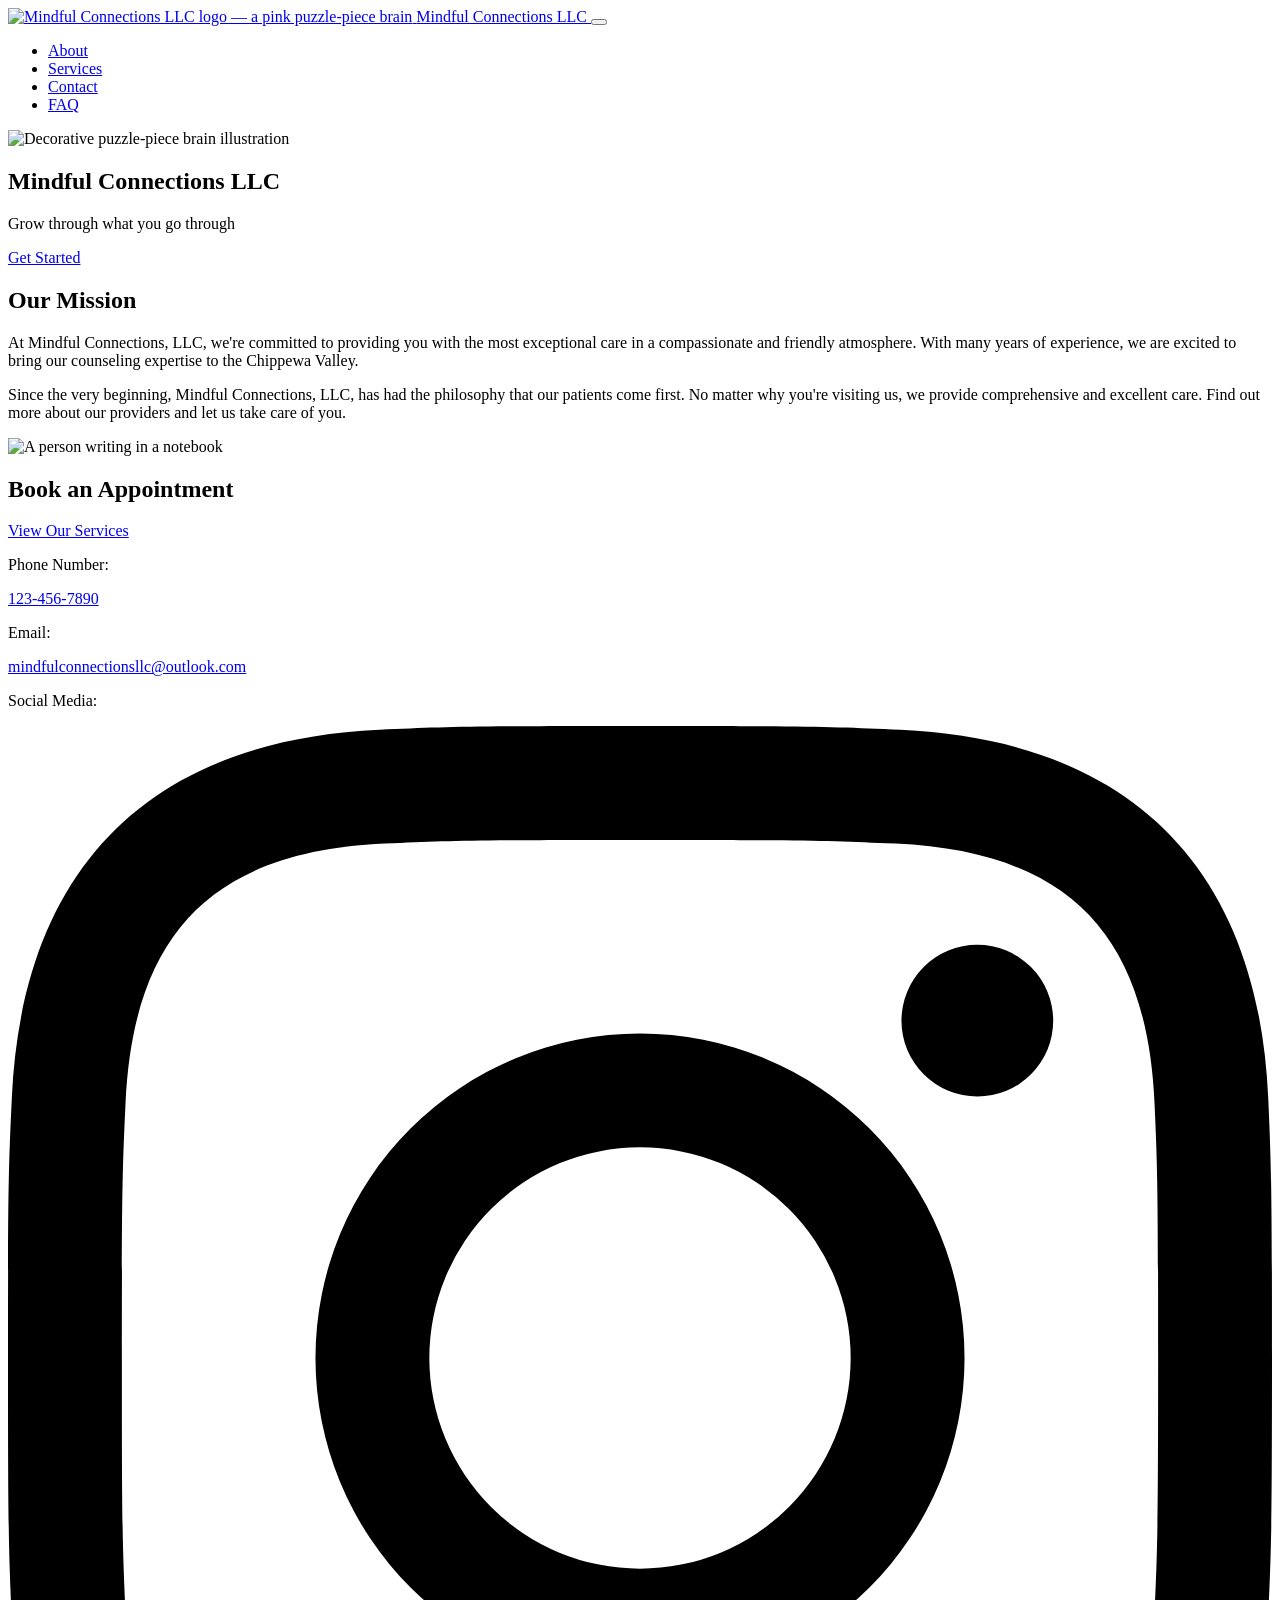
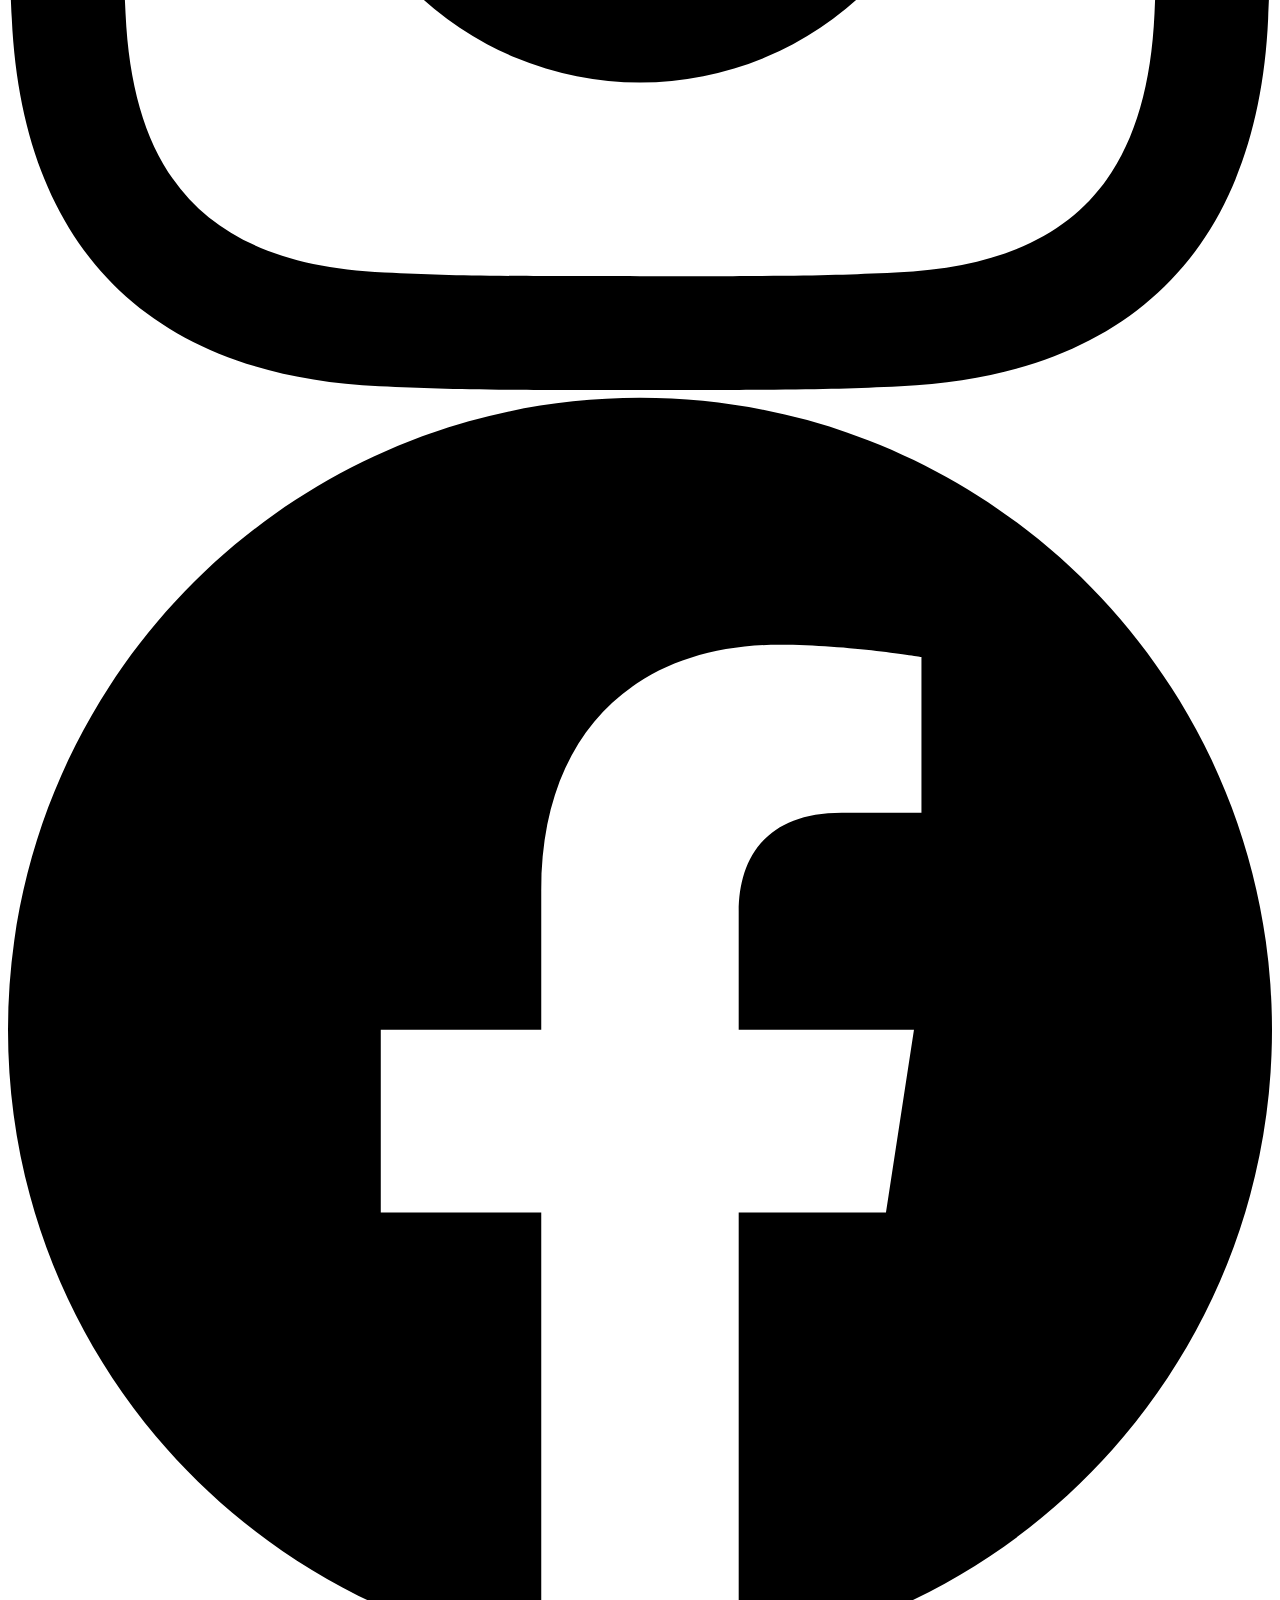
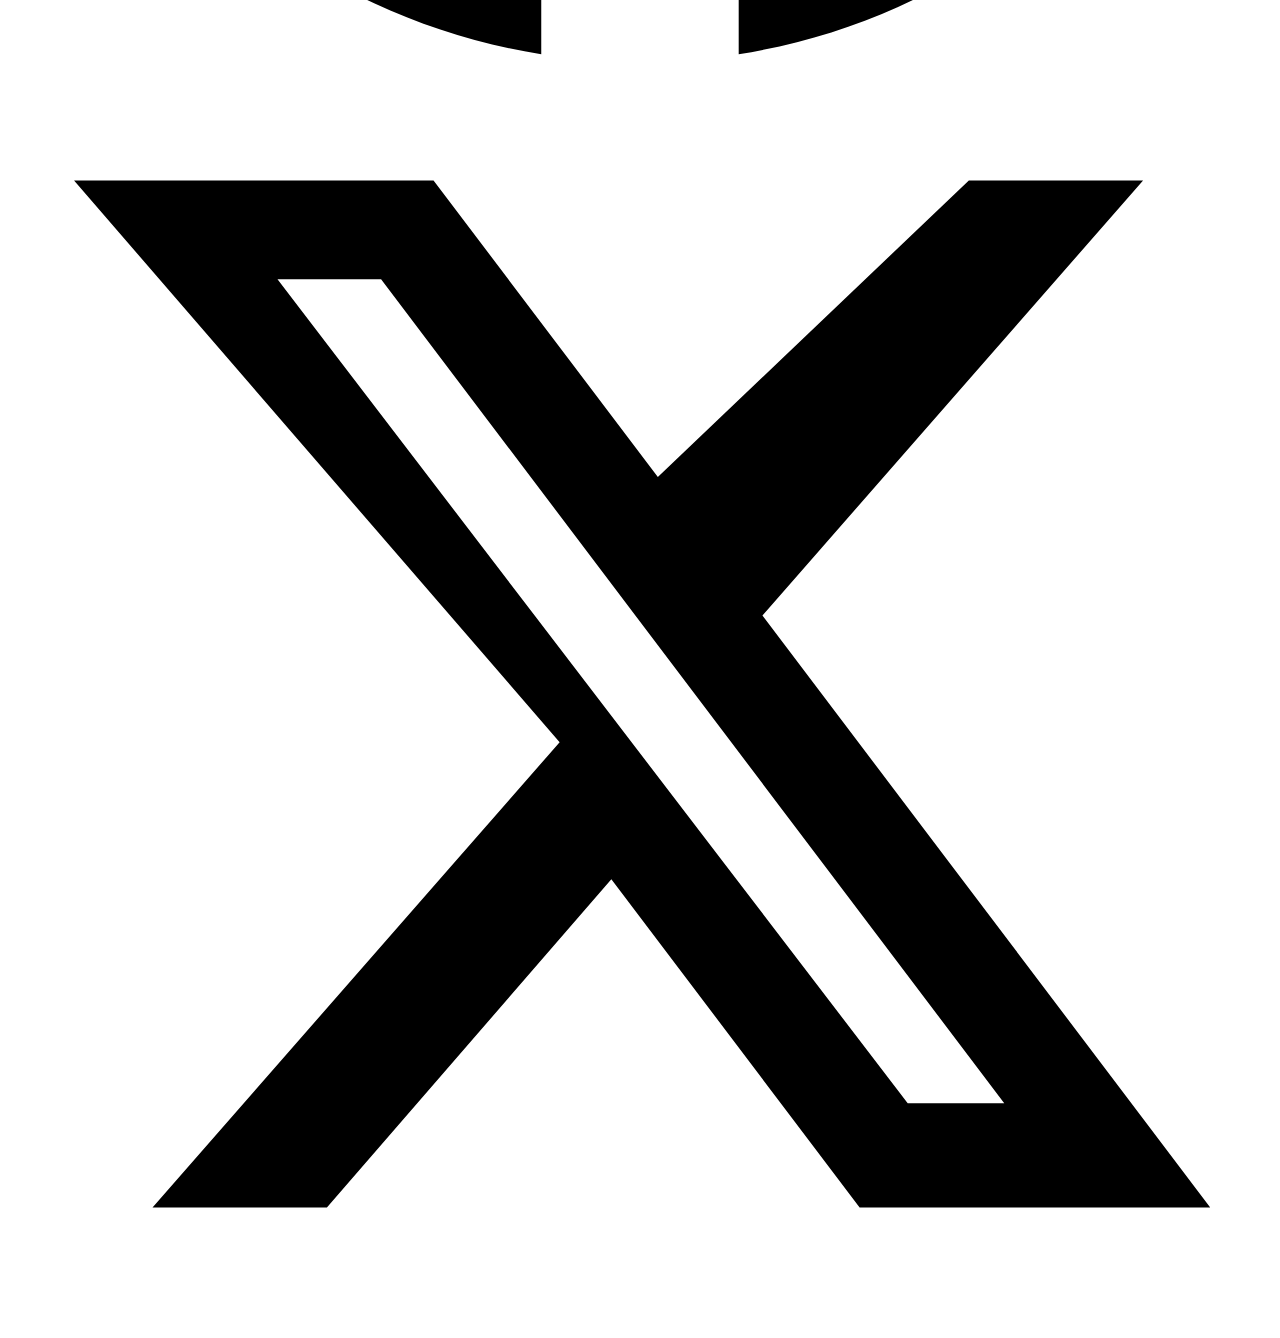
==== Mindful Connections/index.html @ 7a4e7d4d "Mindful Connections" ====
<!DOCTYPE html>
<html lang="en">
<head>
  <meta charset="UTF-8" />
  <meta name="viewport" content="width=device-width, initial-scale=1.0" />
  <title>Mindful Connections LLC</title>
  <link rel="icon" type="image/svg+xml" href="favicon.svg" />
  <link rel="stylesheet" href="css/styles.css" />
</head>
<body>

  <header>
    <div class="nav-inner">
      <a href="index.html" class="nav-logo">
        <img src="images/logo.svg" alt="Mindful Connections LLC logo — a pink puzzle-piece brain" />
        <span>Mindful Connections LLC</span>
      </a>
      <button class="hamburger" aria-label="Toggle navigation" aria-expanded="false">
        <span></span><span></span><span></span>
      </button>
      <nav>
        <ul>
          <li><a href="about.html">About</a></li>
          <li><a href="services.html">Services</a></li>
          <li><a href="contact.html">Contact</a></li>
          <li><a href="faq.html">FAQ</a></li>
        </ul>
      </nav>
    </div>
  </header>

  <main>
    <section class="hero">
      <img class="hero-brain" src="images/logo.svg" alt="Decorative puzzle-piece brain illustration" />
      <h1>Mindful Connections LLC</h1>
      <p class="tagline">Grow through what you go through</p>
      <a href="services.html" class="btn btn-blush">Get Started</a>
    </section>

    <section class="mission">
      <div class="mission-text">
        <h2>Our Mission</h2>
        <p>At Mindful Connections, LLC, we're committed to providing you with the most exceptional care in a compassionate and friendly atmosphere. With many years of experience, we are excited to bring our counseling expertise to the Chippewa Valley.</p>
        <p>Since the very beginning, Mindful Connections, LLC, has had the philosophy that our patients come first. No matter why you're visiting us, we provide comprehensive and excellent care. Find out more about our providers and let us take care of you.</p>
      </div>
      <div class="mission-image">
        <img src="images/mission.jpg" alt="A person writing in a notebook" />
      </div>
    </section>

    <section class="book-section">
      <h2>Book an Appointment</h2>
      <a href="services.html" class="btn btn-blush">View Our Services</a>
    </section>
  </main>

  <footer>
    <div class="footer-inner">
      <div class="footer-section">
        <p>Phone Number:</p>
        <a href="tel:+11234567890">123-456-7890</a>
      </div>
      <div class="footer-section">
        <p>Email:</p>
        <a href="mailto:mindfulconnectionsllc@outlook.com">mindfulconnectionsllc@outlook.com</a>
      </div>
      <div class="footer-section">
        <p>Social Media:</p>
        <div class="social-icons">
          <a href="https://www.instagram.com" target="_blank" rel="noopener noreferrer" aria-label="Instagram">
            <svg viewBox="0 0 24 24" xmlns="http://www.w3.org/2000/svg" aria-hidden="true"><path d="M12 2.163c3.204 0 3.584.012 4.85.07 3.252.148 4.771 1.691 4.919 4.919.058 1.265.069 1.645.069 4.849 0 3.205-.012 3.584-.069 4.849-.149 3.225-1.664 4.771-4.919 4.919-1.266.058-1.644.07-4.85.07-3.204 0-3.584-.012-4.849-.07-3.26-.149-4.771-1.699-4.919-4.92-.058-1.265-.07-1.644-.07-4.849 0-3.204.013-3.583.07-4.849.149-3.227 1.664-4.771 4.919-4.919 1.266-.057 1.645-.069 4.849-.069zM12 0C8.741 0 8.333.014 7.053.072 2.695.272.273 2.69.073 7.052.014 8.333 0 8.741 0 12c0 3.259.014 3.668.072 4.948.2 4.358 2.618 6.78 6.98 6.98C8.333 23.986 8.741 24 12 24c3.259 0 3.668-.014 4.948-.072 4.354-.2 6.782-2.618 6.979-6.98.059-1.28.073-1.689.073-4.948 0-3.259-.014-3.667-.072-4.947-.196-4.354-2.617-6.78-6.979-6.98C15.668.014 15.259 0 12 0zm0 5.838a6.162 6.162 0 100 12.324 6.162 6.162 0 000-12.324zM12 16a4 4 0 110-8 4 4 0 010 8zm6.406-11.845a1.44 1.44 0 100 2.881 1.44 1.44 0 000-2.881z"/></svg>
          </a>
          <a href="https://www.facebook.com" target="_blank" rel="noopener noreferrer" aria-label="Facebook">
            <svg viewBox="0 0 24 24" xmlns="http://www.w3.org/2000/svg" aria-hidden="true"><path d="M24 12.073c0-6.627-5.373-12-12-12s-12 5.373-12 12c0 5.99 4.388 10.954 10.125 11.854v-8.385H7.078v-3.47h3.047V9.43c0-3.007 1.792-4.669 4.533-4.669 1.312 0 2.686.235 2.686.235v2.953H15.83c-1.491 0-1.956.925-1.956 1.874v2.25h3.328l-.532 3.47h-2.796v8.385C19.612 23.027 24 18.062 24 12.073z"/></svg>
          </a>
          <a href="https://www.x.com" target="_blank" rel="noopener noreferrer" aria-label="X (Twitter)">
            <svg viewBox="0 0 24 24" xmlns="http://www.w3.org/2000/svg" aria-hidden="true"><path d="M18.244 2.25h3.308l-7.227 8.26 8.502 11.24H16.17l-4.714-6.231-5.401 6.231H2.744l7.73-8.835L1.254 2.25H8.08l4.259 5.63 5.905-5.63zm-1.161 17.52h1.833L7.084 4.126H5.117z"/></svg>
          </a>
        </div>
      </div>
    </div>
  </footer>

  <script>
    const hamburger = document.querySelector('.hamburger');
    const navList = document.querySelector('nav ul');
    hamburger.addEventListener('click', () => {
      const isOpen = navList.classList.toggle('open');
      hamburger.classList.toggle('open', isOpen);
      hamburger.setAttribute('aria-expanded', isOpen);
    });
  </script>

</body>
</html>
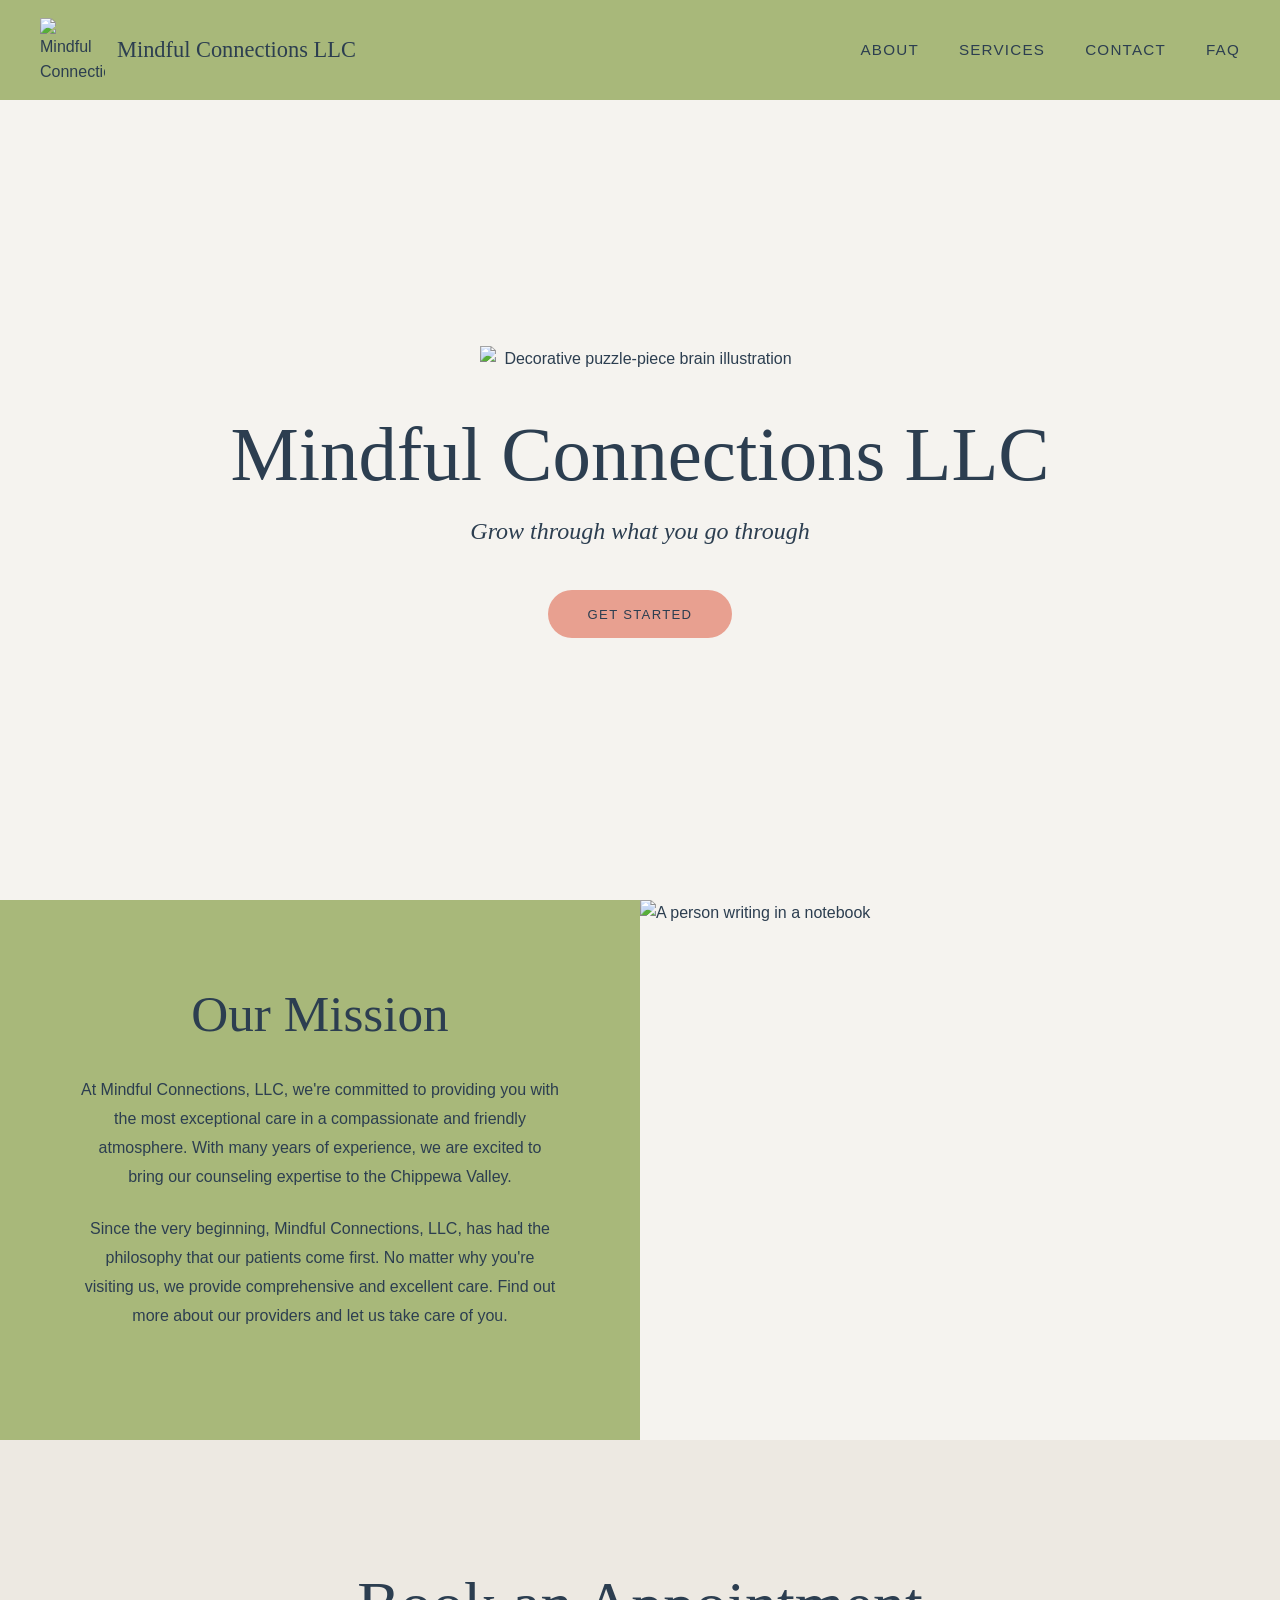
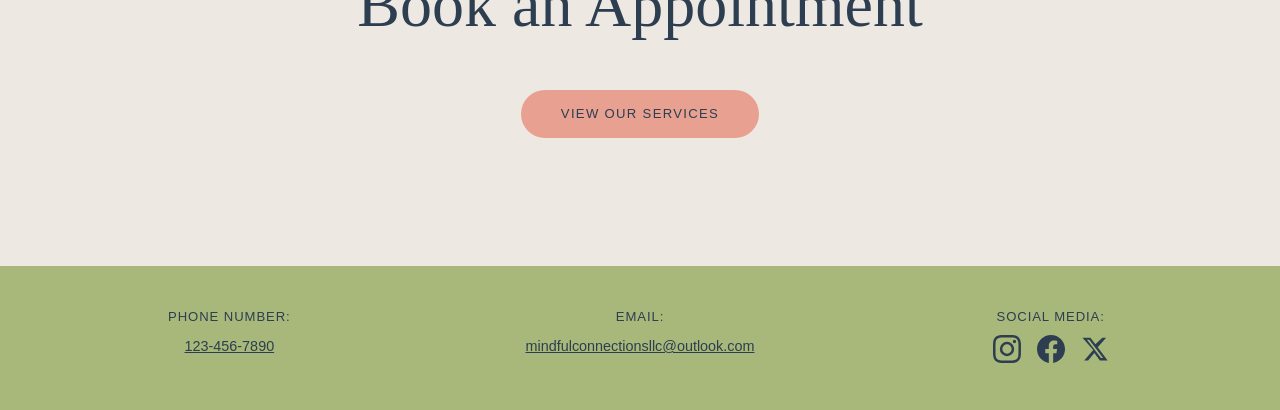
==== commit 286b13c1: "IP" ====
--- a/Mindful Connections/index.html
+++ b/Mindful Connections/index.html
@@ -5,7 +5,7 @@
   <meta name="viewport" content="width=device-width, initial-scale=1.0" />
   <title>Mindful Connections LLC</title>
   <link rel="icon" type="image/svg+xml" href="favicon.svg" />
-  <link rel="stylesheet" href="css/styles.css" />
+  <link rel="stylesheet" href="styles.css" />
 </head>
 <body>
 
--- a/Mindful Connections/styles.css
+++ b/Mindful Connections/styles.css
@@ -0,0 +1,749 @@
+/* =============================================
+   Mindful Connections LLC — Main Stylesheet
+   ============================================= */
+
+/* --- Google Fonts Import --- */
+@import url('https://fonts.googleapis.com/css2?family=Cormorant+Garamond:ital,wght@0,300;0,400;0,600;1,300;1,400&family=Jost:wght@300;400;500&display=swap');
+
+/* --- CSS Custom Properties --- */
+:root {
+  --color-sage: #a8b87a;
+  --color-sage-dark: #8fa063;
+  --color-blush: #e8a090;
+  --color-blush-light: #f0bdb0;
+  --color-blush-card: #f0bdb0;
+  --color-cream: #ede9e2;
+  --color-offwhite: #f5f3ef;
+  --color-navy: #2c3e50;
+  --color-footer-bg: #a8b87a;
+  --color-footer-text: #2c3e50;
+
+  --font-display: 'Cormorant Garamond', Georgia, serif;
+  --font-body: 'Jost', sans-serif;
+
+  --nav-height: 100px;
+  --max-width: 1200px;
+  --border-radius-card: 24px;
+  --border-radius-btn: 50px;
+}
+
+/* --- Reset & Base --- */
+*, *::before, *::after {
+  box-sizing: border-box;
+  margin: 0;
+  padding: 0;
+}
+
+html {
+  scroll-behavior: smooth;
+}
+
+body {
+  font-family: var(--font-body);
+  color: var(--color-navy);
+  background-color: var(--color-offwhite);
+  line-height: 1.6;
+  font-weight: 300;
+}
+
+img {
+  max-width: 100%;
+  height: auto;
+  display: block;
+}
+
+a {
+  color: inherit;
+  text-decoration: none;
+}
+
+/* --- Typography --- */
+h1, h2, h3, h4 {
+  font-family: var(--font-display);
+  font-weight: 400;
+  line-height: 1.15;
+}
+
+/* --- Navigation --- */
+header {
+  background-color: var(--color-sage);
+  height: var(--nav-height);
+  display: flex;
+  align-items: center;
+  padding: 0 2.5rem;
+  position: sticky;
+  top: 0;
+  z-index: 100;
+  width: 100%;
+}
+
+.nav-inner {
+  width: 100%;
+  max-width: var(--max-width);
+  margin: 0 auto;
+  display: flex;
+  align-items: center;
+  justify-content: space-between;
+}
+
+.nav-logo {
+  display: flex;
+  align-items: center;
+  gap: 0.75rem;
+  text-decoration: none;
+}
+
+.nav-logo img {
+  width: 65px;
+  height: 65px;
+  object-fit: contain;
+}
+
+.nav-logo span {
+  font-family: var(--font-display);
+  font-size: 1.4rem;
+  color: var(--color-navy);
+  font-weight: 400;
+}
+
+nav ul {
+  list-style: none;
+  display: flex;
+  gap: 2.5rem;
+  align-items: center;
+}
+
+nav ul li a {
+  font-family: var(--font-body);
+  font-weight: 400;
+  font-size: 0.95rem;
+  letter-spacing: 0.08em;
+  text-transform: uppercase;
+  color: var(--color-navy);
+  transition: opacity 0.2s ease;
+}
+
+nav ul li a:hover,
+nav ul li a.active {
+  opacity: 0.65;
+}
+
+/* --- Hamburger (mobile) --- */
+.hamburger {
+  display: none;
+  flex-direction: column;
+  gap: 5px;
+  cursor: pointer;
+  background: none;
+  border: none;
+  padding: 4px;
+}
+
+.hamburger span {
+  display: block;
+  width: 26px;
+  height: 2px;
+  background: var(--color-navy);
+  transition: transform 0.3s ease, opacity 0.3s ease;
+}
+
+.hamburger.open span:nth-child(1) {
+  transform: translateY(7px) rotate(45deg);
+}
+
+.hamburger.open span:nth-child(2) {
+  opacity: 0;
+}
+
+.hamburger.open span:nth-child(3) {
+  transform: translateY(-7px) rotate(-45deg);
+}
+
+/* --- Buttons --- */
+.btn {
+  display: inline-block;
+  padding: 0.85rem 2.5rem;
+  border-radius: var(--border-radius-btn);
+  font-family: var(--font-body);
+  font-weight: 400;
+  font-size: 0.82rem;
+  letter-spacing: 0.1em;
+  text-transform: uppercase;
+  cursor: pointer;
+  transition: background-color 0.25s ease, transform 0.15s ease;
+  border: none;
+}
+
+.btn:hover {
+  transform: translateY(-2px);
+}
+
+.btn-blush {
+  background-color: var(--color-blush);
+  color: var(--color-navy);
+}
+
+.btn-blush:hover {
+  background-color: var(--color-blush-light);
+}
+
+.btn-blush-outline {
+  background-color: var(--color-blush-light);
+  color: var(--color-navy);
+}
+
+.btn-blush-outline:hover {
+  background-color: var(--color-blush);
+}
+
+/* --- Footer --- */
+footer {
+  background-color: var(--color-footer-bg);
+  color: var(--color-footer-text);
+  padding: 2.5rem;
+}
+
+.footer-inner {
+  max-width: var(--max-width);
+  margin: 0 auto;
+  display: grid;
+  grid-template-columns: 1fr 1fr 1fr;
+  gap: 2rem;
+  align-items: start;
+}
+
+.footer-section {
+  text-align: center;
+}
+
+.footer-section p {
+  font-family: var(--font-body);
+  font-size: 0.82rem;
+  font-weight: 400;
+  letter-spacing: 0.07em;
+  text-transform: uppercase;
+  margin-bottom: 0.4rem;
+}
+
+.footer-section a {
+  font-size: 0.9rem;
+  text-decoration: underline;
+  color: var(--color-navy);
+  word-break: break-all;
+}
+
+.footer-section a:hover {
+  opacity: 0.75;
+}
+
+.social-icons {
+  display: flex;
+  gap: 1rem;
+  justify-content: center;
+  margin-top: 0.5rem;
+}
+
+.social-icons a {
+  text-decoration: none;
+  color: var(--color-navy);
+  transition: opacity 0.2s;
+}
+
+.social-icons a:hover {
+  opacity: 0.65;
+}
+
+.social-icons svg {
+  width: 28px;
+  height: 28px;
+  fill: var(--color-navy);
+}
+
+/* =============================================
+   PAGE: HOME
+   ============================================= */
+
+.hero {
+  background-color: var(--color-offwhite);
+  display: flex;
+  flex-direction: column;
+  align-items: center;
+  justify-content: center;
+  text-align: center;
+  padding: 4rem 2rem 5rem;
+  min-height: calc(100vh - var(--nav-height));
+}
+
+.hero-brain {
+  width: min(320px, 60vw);
+  margin-bottom: 2.5rem;
+}
+
+.hero h1 {
+  font-size: clamp(2.8rem, 6vw, 5rem);
+  margin-bottom: 0.75rem;
+  color: var(--color-navy);
+}
+
+.hero p.tagline {
+  font-family: var(--font-display);
+  font-style: italic;
+  font-size: clamp(1.1rem, 2.5vw, 1.5rem);
+  color: var(--color-navy);
+  margin-bottom: 2.5rem;
+}
+
+.mission {
+  display: grid;
+  grid-template-columns: 1fr 1fr;
+  min-height: 60vh;
+}
+
+.mission-text {
+  background-color: var(--color-sage);
+  padding: 5rem 4rem;
+  display: flex;
+  flex-direction: column;
+  justify-content: center;
+  text-align: center;
+}
+
+.mission-text h2 {
+  font-size: clamp(2rem, 4vw, 3.5rem);
+  margin-bottom: 2rem;
+  color: var(--color-navy);
+}
+
+.mission-text p {
+  font-size: 1rem;
+  line-height: 1.8;
+  color: var(--color-navy);
+  max-width: 480px;
+  margin: 0 auto 1.5rem;
+}
+
+.mission-image {
+  overflow: hidden;
+}
+
+.mission-image img {
+  width: 100%;
+  height: 100%;
+  object-fit: cover;
+}
+
+.book-section {
+  background-color: var(--color-cream);
+  text-align: center;
+  padding: 8rem 2rem;
+}
+
+.book-section h2 {
+  font-size: clamp(2.2rem, 5vw, 4rem);
+  color: var(--color-navy);
+  margin-bottom: 3rem;
+}
+
+/* =============================================
+   PAGE: ABOUT
+   ============================================= */
+
+.page-hero {
+  background-color: var(--color-offwhite);
+  text-align: center;
+  padding: 4rem 2rem 2rem;
+}
+
+.page-hero h1 {
+  font-size: clamp(2.5rem, 6vw, 4.5rem);
+  color: var(--color-navy);
+}
+
+.therapists-grid {
+  background-color: var(--color-offwhite);
+  padding: 3rem 2rem 5rem;
+  max-width: var(--max-width);
+  margin: 0 auto;
+  display: grid;
+  grid-template-columns: repeat(3, 1fr);
+  gap: 2.5rem;
+}
+
+.therapist-card {
+  background-color: var(--color-blush-card);
+  border-radius: var(--border-radius-card);
+  overflow: hidden;
+  display: flex;
+  flex-direction: column;
+  align-items: center;
+  padding-bottom: 1.5rem;
+}
+
+.therapist-card img {
+  width: 100%;
+  aspect-ratio: 1 / 1;
+  object-fit: cover;
+  object-position: top;
+  border-radius: var(--border-radius-card);
+}
+
+.therapist-card h3 {
+  font-size: 1.5rem;
+  text-align: center;
+  margin: 1.2rem 1rem 0.25rem;
+  color: var(--color-navy);
+}
+
+.therapist-card p {
+  font-size: 0.9rem;
+  color: var(--color-navy);
+  margin-bottom: 1.2rem;
+  text-align: center;
+}
+
+.therapists-row-2 {
+  background-color: var(--color-offwhite);
+  padding: 0 2rem 5rem;
+  margin: 0 auto;
+  display: grid;
+  grid-template-columns: repeat(2, 1fr);
+  gap: 2.5rem;
+  max-width: 820px;
+}
+
+/* =============================================
+   PAGE: SERVICES
+   ============================================= */
+
+.services-hero {
+  position: relative;
+  height: 60vh;
+  overflow: hidden;
+  display: flex;
+  align-items: center;
+  justify-content: center;
+}
+
+.services-hero img {
+  position: absolute;
+  inset: 0;
+  width: 100%;
+  height: 100%;
+  object-fit: cover;
+  object-position: center;
+}
+
+.services-hero h1 {
+  position: relative;
+  z-index: 2;
+  font-size: clamp(2.5rem, 6vw, 4.5rem);
+  color: var(--color-navy);
+  text-align: center;
+}
+
+.services-grid {
+  background-color: var(--color-offwhite);
+  display: grid;
+  grid-template-columns: 1fr 1fr;
+}
+
+.service-item {
+  display: flex;
+  flex-direction: column;
+}
+
+.service-item img {
+  width: 100%;
+  height: 350px;
+  object-fit: cover;
+}
+
+.service-item-body {
+  background-color: var(--color-cream);
+  padding: 2.5rem 3rem 3rem;
+  text-align: center;
+  flex: 1;
+  display: flex;
+  flex-direction: column;
+  align-items: center;
+  justify-content: space-between;
+  gap: 1rem;
+}
+
+.service-item-body h2 {
+  font-size: clamp(1.5rem, 3vw, 2.2rem);
+  color: var(--color-navy);
+}
+
+.service-item-body p {
+  font-size: 0.95rem;
+  line-height: 1.75;
+  color: var(--color-navy);
+  max-width: 400px;
+}
+
+/* =============================================
+   PAGE: CONTACT
+   ============================================= */
+
+.contact-layout {
+  display: grid;
+  grid-template-columns: 1fr 1fr;
+  min-height: 75vh;
+}
+
+.contact-left {
+  background-color: var(--color-blush-light);
+  padding: 4rem 3.5rem;
+  display: flex;
+  flex-direction: column;
+  align-items: center;
+  justify-content: center;
+  gap: 2rem;
+}
+
+.contact-left h1 {
+  font-size: clamp(2.5rem, 5vw, 4rem);
+  color: var(--color-navy);
+  text-align: center;
+}
+
+.contact-map {
+  width: 100%;
+  max-width: 500px;
+  border-radius: 12px;
+  overflow: hidden;
+}
+
+.contact-map iframe {
+  width: 100%;
+  height: 240px;
+  border: none;
+  display: block;
+}
+
+.contact-address {
+  text-align: center;
+}
+
+.contact-address p {
+  font-weight: 500;
+  font-size: 0.85rem;
+  letter-spacing: 0.08em;
+  text-transform: uppercase;
+  margin-bottom: 0.4rem;
+}
+
+.contact-address span {
+  font-size: 1rem;
+}
+
+.contact-right {
+  background-color: var(--color-offwhite);
+  padding: 4rem 3.5rem;
+  display: flex;
+  flex-direction: column;
+  align-items: center;
+  justify-content: center;
+  gap: 2rem;
+}
+
+.contact-right h2 {
+  font-size: clamp(2rem, 4vw, 3.2rem);
+  color: var(--color-navy);
+  text-align: center;
+}
+
+.phone-list {
+  list-style: none;
+  display: flex;
+  flex-direction: column;
+  gap: 1rem;
+  width: 100%;
+  max-width: 380px;
+}
+
+.phone-list li {
+  font-family: var(--font-display);
+  font-size: clamp(1.3rem, 2.5vw, 1.8rem);
+  color: var(--color-navy);
+}
+
+.phone-list a {
+  text-decoration: none;
+  color: var(--color-navy);
+  transition: opacity 0.2s;
+}
+
+.phone-list a:hover {
+  opacity: 0.7;
+}
+
+/* =============================================
+   PAGE: FAQ
+   ============================================= */
+
+.faq-page {
+  background-color: var(--color-offwhite);
+  padding: 5rem 2rem;
+}
+
+.faq-page h1 {
+  font-size: clamp(2.5rem, 6vw, 4.5rem);
+  text-align: center;
+  color: var(--color-navy);
+  margin-bottom: 4rem;
+}
+
+.faq-grid {
+  display: grid;
+  grid-template-columns: repeat(3, 1fr);
+  gap: 2rem;
+  max-width: var(--max-width);
+  margin: 0 auto;
+}
+
+.faq-item {
+  display: flex;
+  flex-direction: column;
+  align-items: center;
+  gap: 1.5rem;
+}
+
+.faq-item h2 {
+  font-size: clamp(1.3rem, 2.5vw, 1.75rem);
+  color: var(--color-navy);
+  text-align: center;
+}
+
+.faq-answer {
+  background-color: var(--color-blush);
+  border-radius: 30px;
+  padding: 2rem 1.75rem;
+  text-align: center;
+}
+
+.faq-answer p {
+  font-size: 0.92rem;
+  line-height: 1.8;
+  color: var(--color-navy);
+}
+
+/* =============================================
+   RESPONSIVE
+   ============================================= */
+
+@media (max-width: 900px) {
+  nav ul {
+    display: none;
+    flex-direction: column;
+    gap: 1.25rem;
+    background-color: var(--color-sage);
+    position: absolute;
+    top: var(--nav-height);
+    left: 0;
+    right: 0;
+    padding: 2rem;
+    z-index: 99;
+    text-align: center;
+  }
+
+  nav ul.open {
+    display: flex;
+  }
+
+  .hamburger {
+    display: flex;
+  }
+
+  .mission {
+    grid-template-columns: 1fr;
+  }
+
+  .mission-image {
+    height: 40vw;
+    min-height: 250px;
+  }
+
+  .mission-text {
+    padding: 3rem 2rem;
+  }
+
+  .therapists-grid {
+    grid-template-columns: 1fr;
+  }
+
+  .therapists-row-2 {
+    grid-template-columns: 1fr;
+    max-width: 480px;
+    margin: 0 auto;
+    padding-bottom: 3rem;
+  }
+
+  .services-grid {
+    grid-template-columns: 1fr;
+  }
+
+  .contact-layout {
+    grid-template-columns: 1fr;
+  }
+
+  .faq-grid {
+    grid-template-columns: 1fr;
+  }
+
+  .footer-inner {
+    grid-template-columns: 1fr;
+    gap: 1.5rem;
+  }
+}
+
+@media (max-width: 600px) {
+  :root {
+    --nav-height: 120px;
+  }
+
+  header {
+    height: auto;
+    padding: 0.75rem 1.25rem;
+  }
+
+  .nav-inner {
+    flex-wrap: wrap;
+    gap: 0.5rem;
+  }
+
+  nav ul {
+    top: 100%;
+  }
+
+  .hero {
+    padding: 3rem 1.5rem 4rem;
+    min-height: auto;
+  }
+
+  .mission-text {
+    padding: 3rem 1.5rem;
+  }
+
+  .contact-left,
+  .contact-right {
+    padding: 3rem 1.5rem;
+  }
+
+  .faq-page {
+    padding: 3rem 1.25rem;
+  }
+
+  .therapists-grid {
+    padding: 2rem 1.25rem 3rem;
+  }
+
+  .therapists-row-2 {
+    padding: 0 1.25rem 3rem;
+  }
+
+  .service-item-body {
+    padding: 2rem 1.5rem;
+  }
+}
